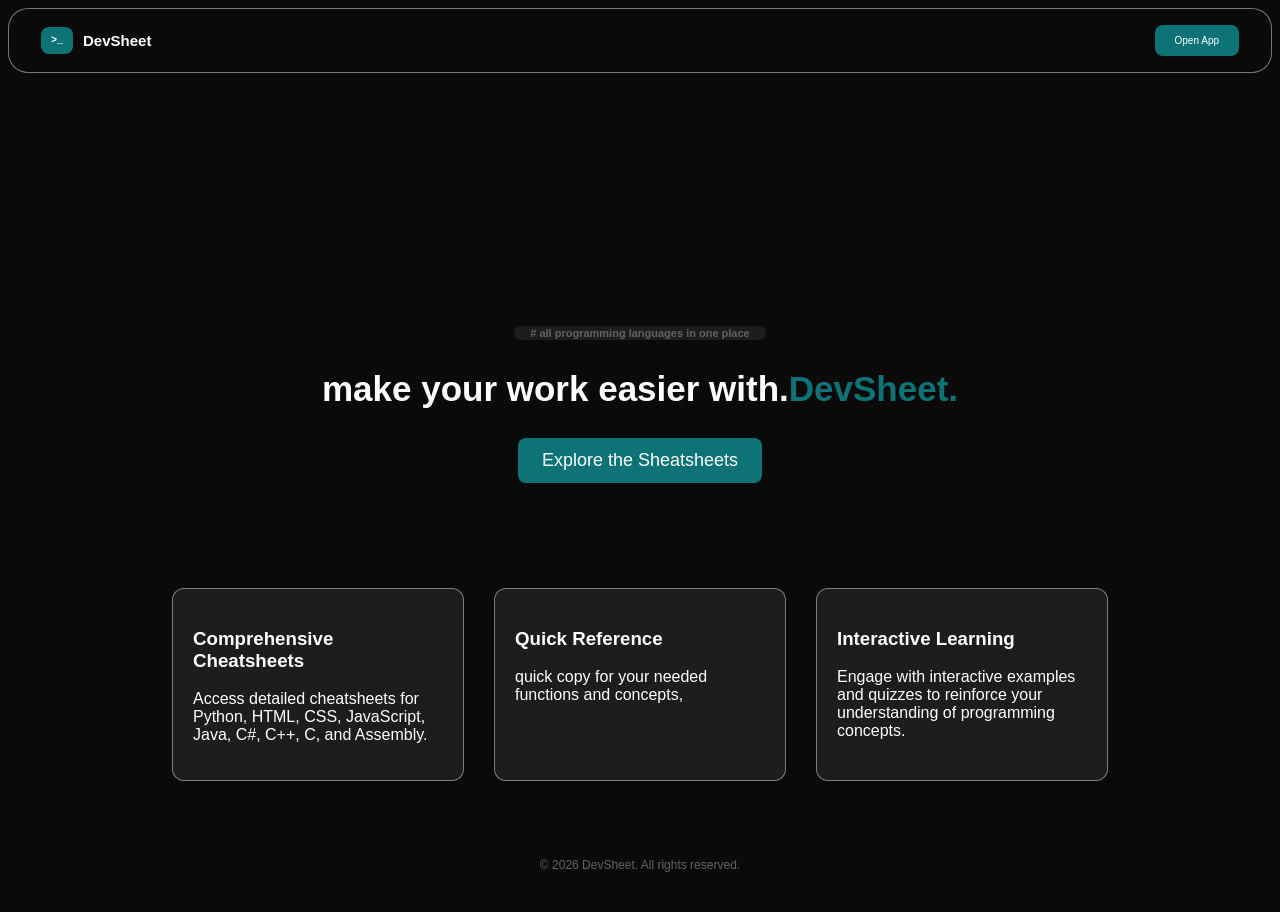
==== index.html @ 5efef4c4 "Add files via upload" ====
<!--a web page for sheatsheet programming languages with favourite features-->
<!--frogramming languages are : python , HTML , CSS , JS , JAVA , C# , C++ , C < assambely-->
<!DOCTYPE html>
<html lang="en" dir="ltr">
<head>
  <meta charset="UTF-8">
  <meta name="viewport" content="width=device-width, initial-scale=1.0">
  <meta name="description" content="A website for programming languages cheatsheets with favorite features">
  <title>DevSheet</title>
  <link href="https://fonts.googleapis.com/css2?family=Cairo:wght@400;700&display=swap" rel="stylesheet">
  <link rel="stylesheet" href="https://cdnjs.cloudflare.com/ajax/libs/font-awesome/6.0.0-beta3/css/all.min.css">
  <link rel="stylesheet" href="style.css">
  <link rel="icon" href="download.png" type="image/png">
</head>
<body>
  <header>
    <!--the logo and title of the website side by side on the left corner in small -->
    <div class="logo">
        <div class="logo-icon">&gt;_</div>
        <span class="logo-text">DevSheet</span>
    </div>
    <button class="open-btn">Open App</button>

</header>
<body> 
    <h4># all programming languages in one place</h4>
    <h2>make your work easier with.<span class="highlight">DevSheet.</span></h2>
    <!--button fo going to the sheatsheet page-->
    <button class="go-to-sheets-btn" onclick="window.location.href='sheatsheet.html'">Explore the Sheatsheets</button>
    <!--a small show cards for the features-->
    <div class="features">

        <div class="feature-card">
            <h3>
               Comprehensive Cheatsheets
              </h3>
            <p>Access detailed cheatsheets for Python, HTML, CSS, JavaScript, Java, C#, C++, C, and Assembly.</p>
        </div>

        <div class="feature-card">
            <h3>
                Quick Reference
            </h3>
            <p>quick copy for your needed functions and concepts, </p>
        </div>

        <div class="feature-card">
            <h3>
               Interactive Learning
              </h3>
            <p>Engage with interactive examples and quizzes to reinforce your understanding of programming concepts.</p>
        </div>
    </div>
</body>
<footer>
  <p>&copy; 2026 DevSheet. All rights reserved.</p>

</footer>
</html>
---- style.css ----
body {
  font-family: Arial, sans-serif;
  background-color: #0a0a0a;
  color: #ffffff;
}
/* making white border around header */
header {
  display: flex;
  justify-content: space-between;
  align-items: center;
  padding: 16px 32px;
  background-color: #0a0a0a;
  border: 1px solid rgb(225, 225, 225, 0.5);
  border-radius: 20px;
  margin-bottom: 20%;
  
}
h4 {
  color: #636363;
  font-size: 11px;
  text-align: center;
  background-color: #1d1d1d;
  border-radius: 20px;
  width: 250px;
  padding: 1px;
  margin: 0 auto;
  animation: fadeInUp 1s ease-out;
}

.logo {
  display: flex;
  align-items: center;
  gap: 10px;
  width: 10px;
  height: 10px;
  
}

.logo-icon {
  background-color: #0d7377;
  color: white;
  font-family: monospace;
  font-weight: bold;
  font-size: 10px;
  padding: 8px 10px;
  border-radius: 8px;
}
.logo img{

  width: 40px;
  height: 40px;
}

.logo-text {
  color: white;
  font-size: 15px;
  font-weight: bold;
}

.open-btn {
  background-color: #0d7377;
  color: white;
  border: none;
  padding: 10px 20px;
  border-radius: 8px;
  cursor: pointer;
  font-size: 10px;
}
h2 {
  color: #ffffff;
  font-size: 35px;
  text-align: center;
  animation: fadeInUp 1s ease-out;
}

.highlight {
  color: #0d7377;
}
.go-to-sheets-btn {
  display: block;
  margin: 20px auto;
  padding: 12px 24px;
  background-color: #0d7377;
  color: white;
  border: none;
  border-radius: 8px;
  cursor: pointer;
  font-size: 18px;
  animation: fadeInUp 1.5s ease-out;
  margin-bottom: 100px;
}
.features {
  display: flex;
  justify-content: center;
  gap: 20px;
  margin-top: 40px;
}
.feature-card {
  background-color: #1d1d1d;
  border: 1px solid rgb(225, 225, 225, 0.5);
  border-radius: 12px;
  padding: 20px;
  width: 250px;
  margin: 5px;
  animation: fadeInUp 3s ease-out;
}

.feature h3 {
  color: #0d7377;
  font-size: 18px;
  margin-bottom: 10px;
}
.feature p {
  color: #636363;
  font-size: 14px;
}


footer {
  text-align: center;
  padding: 20px;
  background-color: #0a0a0a;
  color: #636363;
  font-size: 12px;
  margin-top: 40px;
}
@keyframes fadeInUp {
    0% {
      opacity: 0;
      transform: translatey(20px);
    }
    100% {
      opacity: 1;
      transform: translatey(0);
    }
  }
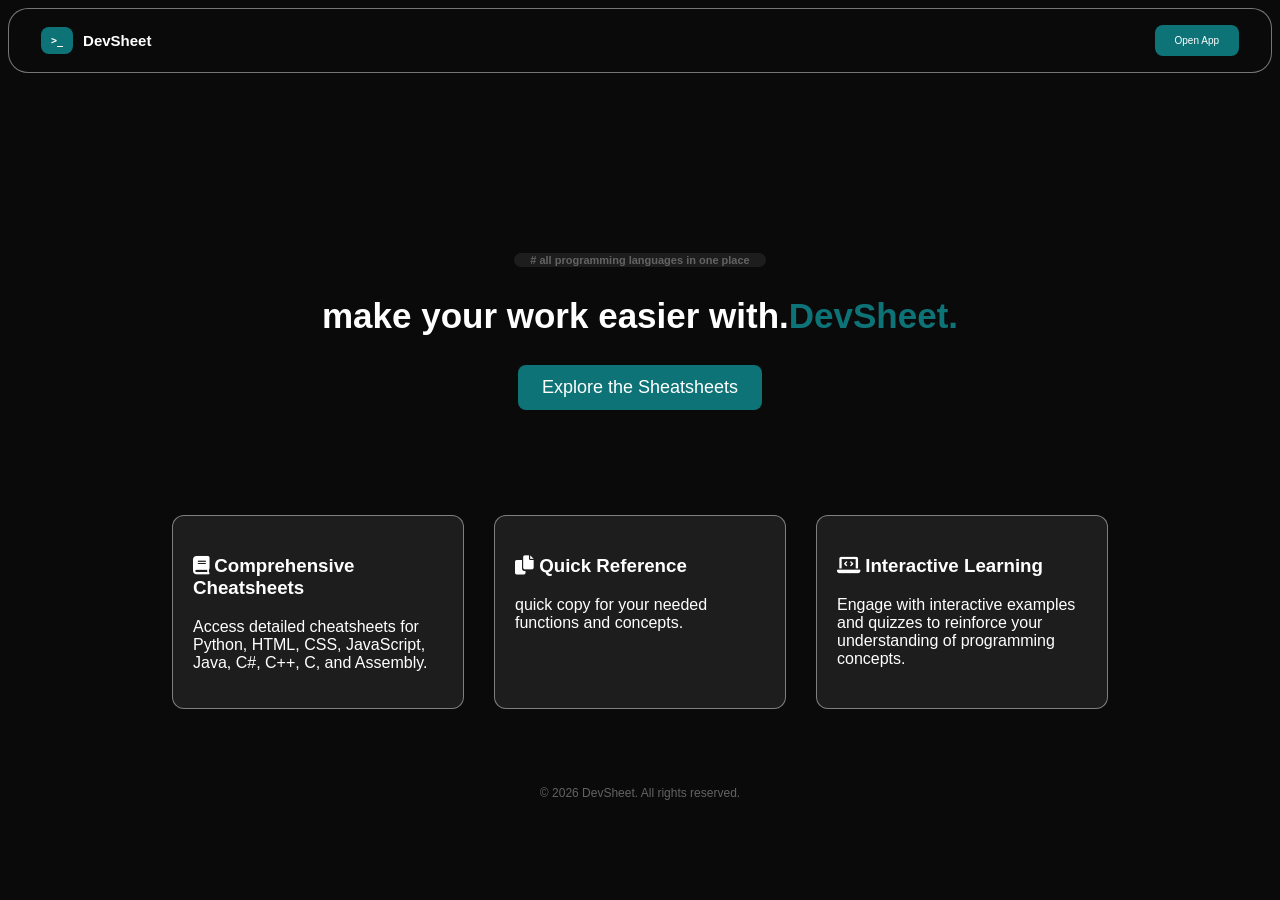
==== commit 4adc61ee: "Add files via upload" ====
--- a/index.html
+++ b/index.html
@@ -31,26 +31,29 @@
     <div class="features">
 
         <div class="feature-card">
-            <h3>
+            <h3><i class="fas fa-book"></i>
                Comprehensive Cheatsheets
               </h3>
             <p>Access detailed cheatsheets for Python, HTML, CSS, JavaScript, Java, C#, C++, C, and Assembly.</p>
         </div>
 
         <div class="feature-card">
-            <h3>
+            <h3><i class="fas fa-copy"></i>
                 Quick Reference
             </h3>
-            <p>quick copy for your needed functions and concepts, </p>
+            <p>quick copy for your needed functions and concepts. </p>
         </div>
 
         <div class="feature-card">
-            <h3>
+            <h3><i class="fas fa-laptop-code"></i>
                Interactive Learning
               </h3>
             <p>Engage with interactive examples and quizzes to reinforce your understanding of programming concepts.</p>
         </div>
     </div>
+
+
+
 </body>
 <footer>
   <p>&copy; 2026 DevSheet. All rights reserved.</p>
--- a/style.css
+++ b/style.css
@@ -12,7 +12,7 @@
   background-color: #0a0a0a;
   border: 1px solid rgb(225, 225, 225, 0.5);
   border-radius: 20px;
-  margin-bottom: 20%;
+  margin-bottom: 20vh;
   
 }
 h4 {
@@ -124,6 +124,14 @@
   font-size: 12px;
   margin-top: 40px;
 }
+
+@media (max-width: 768px) {
+  .features {
+    flex-direction: column;
+    align-items: center;
+  }
+}
+
 @keyframes fadeInUp {
     0% {
       opacity: 0;
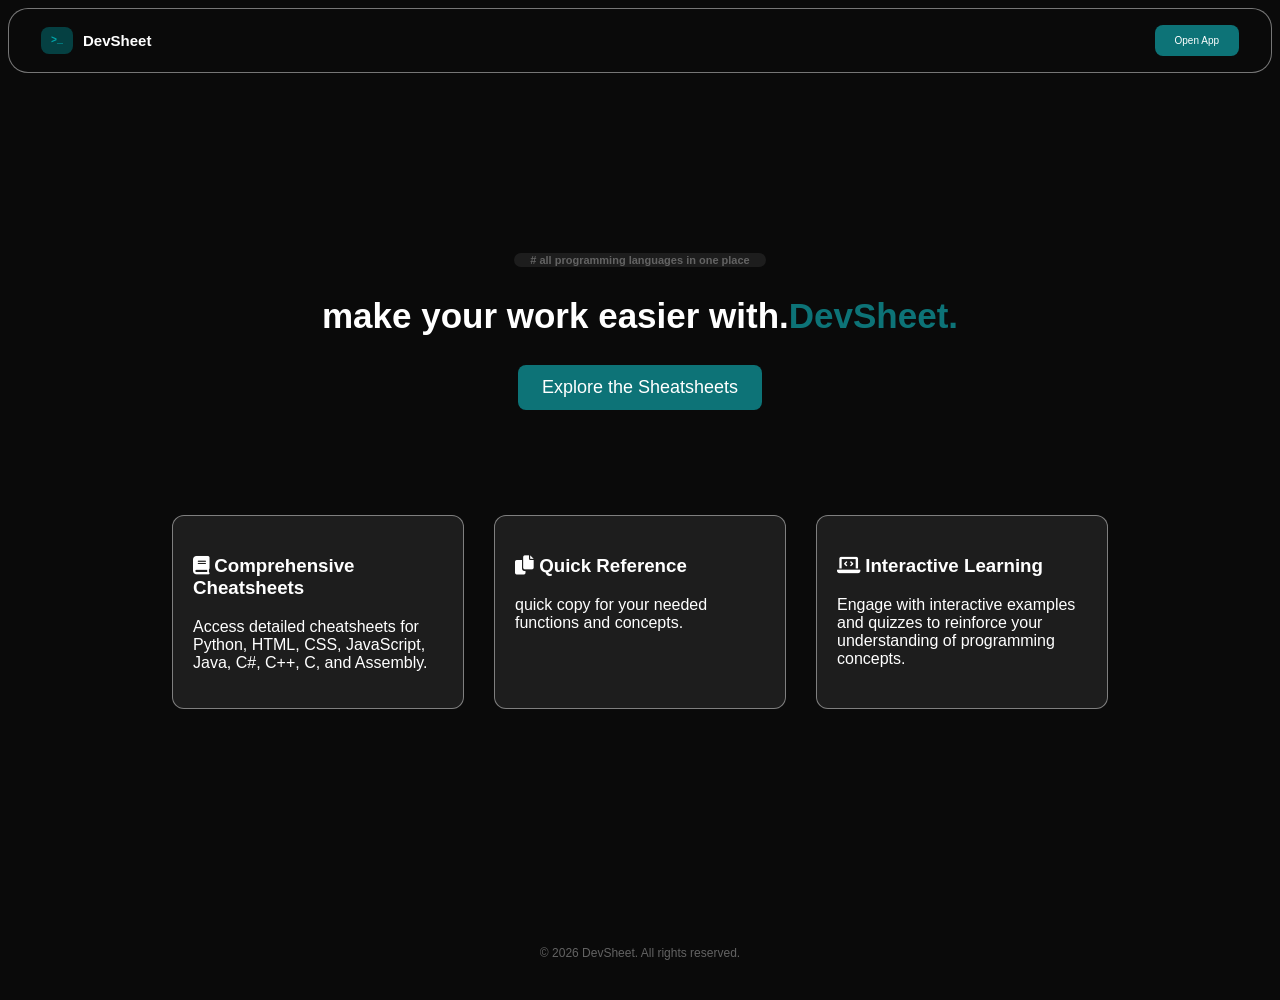
==== commit 3ce962b8: "Add files via upload" ====
--- a/index.html
+++ b/index.html
@@ -11,6 +11,7 @@
   <link rel="stylesheet" href="https://cdnjs.cloudflare.com/ajax/libs/font-awesome/6.0.0-beta3/css/all.min.css">
   <link rel="stylesheet" href="style.css">
   <link rel="icon" href="download.png" type="image/png">
+  <script src="node.js"></script>
 </head>
 <body>
   <header>
@@ -19,7 +20,7 @@
         <div class="logo-icon">&gt;_</div>
         <span class="logo-text">DevSheet</span>
     </div>
-    <button class="open-btn">Open App</button>
+        <button class="open-btn" id="openAppBtn" onclick="openApp()">Open App</button>
 
 </header>
 <body> 
--- a/style.css
+++ b/style.css
@@ -37,8 +37,8 @@
 }
 
 .logo-icon {
-  background-color: #0d7377;
-  color: white;
+  background-color: #007c807a;
+  color: rgb(1, 166, 172);
   font-family: monospace;
   font-weight: bold;
   font-size: 10px;
@@ -122,7 +122,7 @@
   background-color: #0a0a0a;
   color: #636363;
   font-size: 12px;
-  margin-top: 40px;
+  margin-top: 200px;
 }
 
 @media (max-width: 768px) {
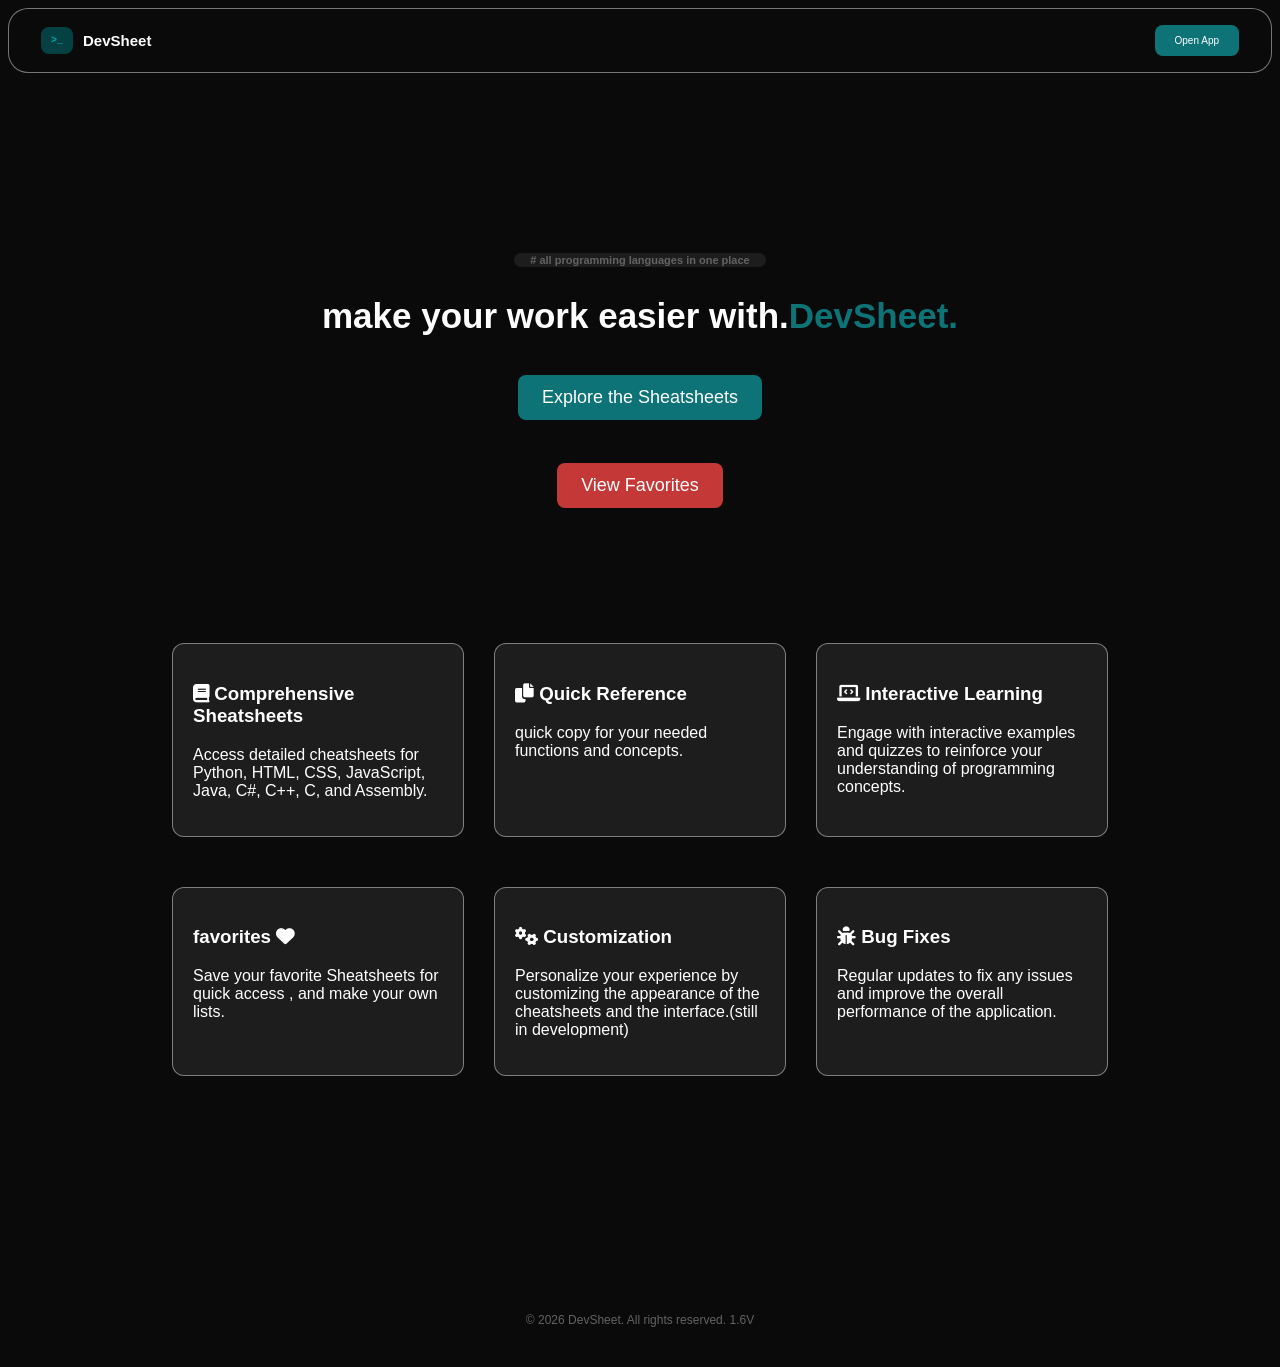
==== commit 1c534b4e: "Add files via upload" ====
--- a/index.html
+++ b/index.html
@@ -26,14 +26,17 @@
 <body> 
     <h4># all programming languages in one place</h4>
     <h2>make your work easier with.<span class="highlight">DevSheet.</span></h2>
-    <!--button fo going to the sheatsheet page-->
-    <button class="go-to-sheets-btn" onclick="window.location.href='sheatsheet.html'">Explore the Sheatsheets</button>
+    <!--buttons for navigating-->
+    <div style="display: flex; flex-direction: column; gap: 15px; align-items: center; margin-bottom: 30px;">
+        <button class="go-to-sheets-btn" onclick="window.location.href='sheatsheet.html'">Explore the Sheatsheets</button>
+        <button class="fav-btn" onclick="window.location.href='favorites.html'" style="background-color: #c53838;">View Favorites </button>
+    </div>
     <!--a small show cards for the features-->
     <div class="features">
 
         <div class="feature-card">
             <h3><i class="fas fa-book"></i>
-               Comprehensive Cheatsheets
+               Comprehensive Sheatsheets
               </h3>
             <p>Access detailed cheatsheets for Python, HTML, CSS, JavaScript, Java, C#, C++, C, and Assembly.</p>
         </div>
@@ -52,12 +55,32 @@
             <p>Engage with interactive examples and quizzes to reinforce your understanding of programming concepts.</p>
         </div>
     </div>
+    <div class="features">
+    <div class="feature-card">
+            <h3>favorites <i class="fas fa-heart"></i>
+               
+              </h3>
+              <p>Save your favorite Sheatsheets for quick access , and make your own lists.</p>
 
+            </div>
 
+        <div class="feature-card">
+            <h3><i class="fas fa-cogs"></i>
+                Customization
+            </h3>
+            <p>Personalize your experience by customizing the appearance of the cheatsheets and the interface.(still in development)</p>
+        </div>
+        <div class="feature-card">
+            <h3><i class="fas fa-bug"></i>
+                Bug Fixes
+            </h3>
+            <p>Regular updates to fix any issues and improve the overall performance of the application.</p>
+        </div>
+    </div>
 
 </body>
 <footer>
-  <p>&copy; 2026 DevSheet. All rights reserved.</p>
+  <p>&copy; 2026 DevSheet. All rights reserved.  1.6V</p>
 
 </footer>
 </html>
--- a/style.css
+++ b/style.css
@@ -78,7 +78,7 @@
 }
 .go-to-sheets-btn {
   display: block;
-  margin: 20px auto;
+  margin: 10px auto;
   padding: 12px 24px;
   background-color: #0d7377;
   color: white;
@@ -87,7 +87,20 @@
   cursor: pointer;
   font-size: 18px;
   animation: fadeInUp 1.5s ease-out;
-  margin-bottom: 100px;
+  margin-bottom: 2vh;
+}
+.fav-btn {
+  display: block;
+  margin: 10px auto;
+  padding: 12px 24px;
+  background-color: #c53838;
+  color: white;
+  border: none;
+  border-radius: 8px;
+  cursor: pointer;
+  font-size: 18px;
+  animation: fadeInUp 1.5s ease-out;
+  margin-bottom: 10vh;
 }
 .features {
   display: flex;
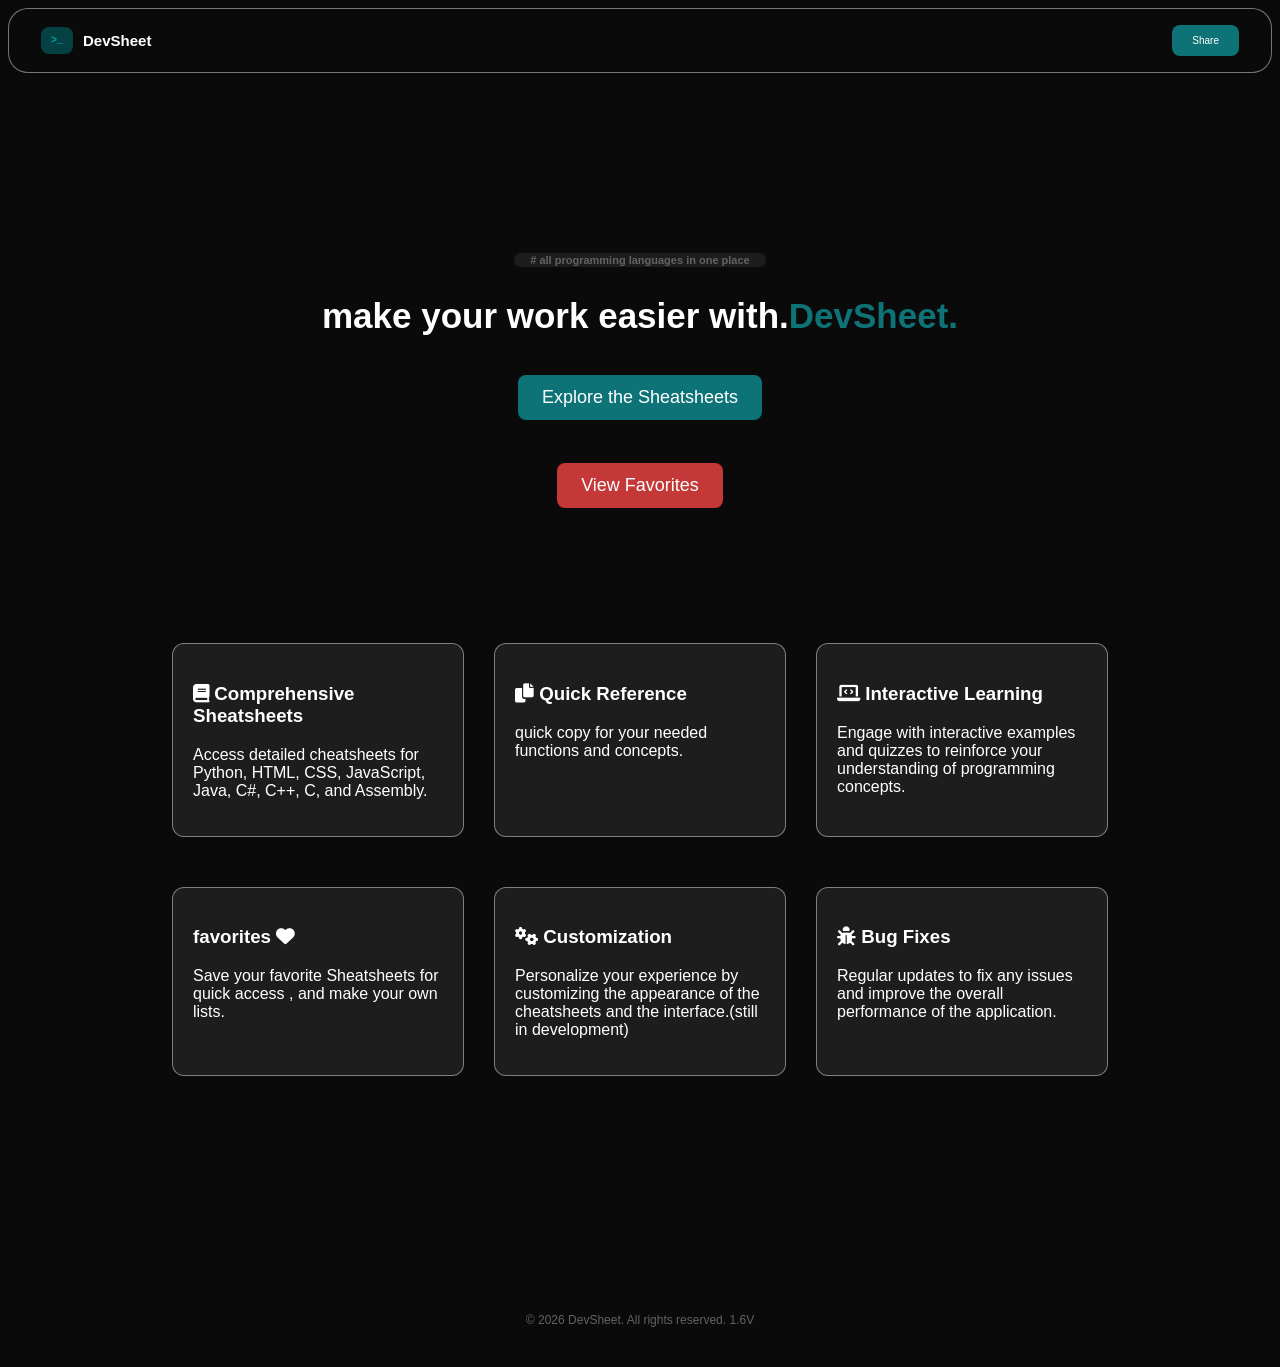
==== commit 214569ce: "Add files via upload" ====
--- a/index.html
+++ b/index.html
@@ -20,7 +20,7 @@
         <div class="logo-icon">&gt;_</div>
         <span class="logo-text">DevSheet</span>
     </div>
-        <button class="open-btn" id="openAppBtn" onclick="openApp()">Open App</button>
+        <button class="open-btn" id="openAppBtn" onclick="openApp()">Share </button>
 
 </header>
 <body> 
